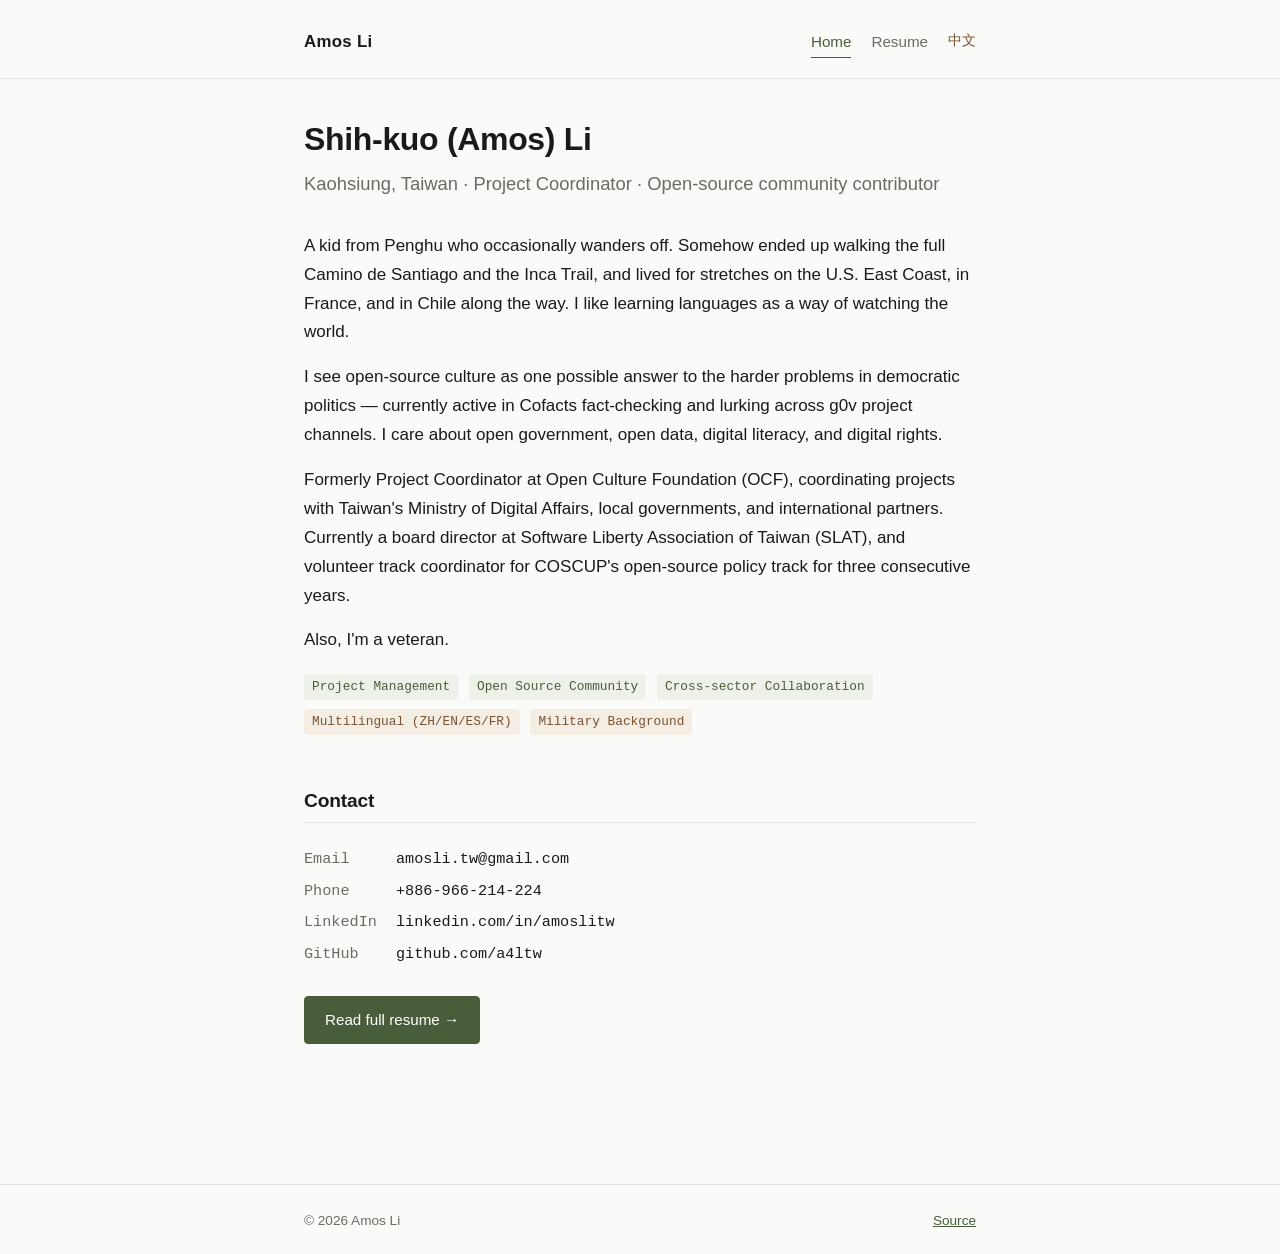
==== en/index.html @ ed519d6b "建立個人品牌網站首版：首頁、履歷頁（中英雙語）與 PDF 下載" ====
<!doctype html>
<html lang="en">
<head>
<meta charset="UTF-8">
<meta name="viewport" content="width=device-width, initial-scale=1">
<title>Amos Li — Shih-kuo Li</title>
<meta name="description" content="Amos Shih-kuo Li — project coordinator, cross-sector collaborator, open-source community contributor. Personal site and full resume.">
<link rel="stylesheet" href="/assets/css/style.css">
<link rel="canonical" href="https://amosli.tw/en/">
<link rel="alternate" hreflang="zh-Hant" href="https://amosli.tw/">
</head>
<body>
<a class="skip-link" href="#main">Skip to content</a>

<header class="site">
  <div class="wrap">
    <a class="brand" href="/en/">Amos Li</a>
    <nav class="site-nav">
      <a href="/en/" aria-current="page">Home</a>
      <a href="/resume/en/">Resume</a>
      <a class="lang-switch" href="/">中文</a>
    </nav>
  </div>
</header>

<main id="main">
  <div class="wrap">
    <h1>Shih-kuo (Amos) Li</h1>
    <p class="lede">Kaohsiung, Taiwan · Project Coordinator · Open-source community contributor</p>

    <p>A kid from Penghu who occasionally wanders off. Somehow ended up walking the full Camino de Santiago and the Inca Trail, and lived for stretches on the U.S. East Coast, in France, and in Chile along the way. I like learning languages as a way of watching the world.</p>

    <p>I see open-source culture as one possible answer to the harder problems in democratic politics — currently active in Cofacts fact-checking and lurking across g0v project channels. I care about open government, open data, digital literacy, and digital rights.</p>

    <p>Formerly Project Coordinator at Open Culture Foundation (OCF), coordinating projects with Taiwan's Ministry of Digital Affairs, local governments, and international partners. Currently a board director at Software Liberty Association of Taiwan (SLAT), and volunteer track coordinator for COSCUP's open-source policy track for three consecutive years.</p>

    <p>Also, I'm a veteran.</p>

    <div>
      <span class="tag">Project Management</span>
      <span class="tag">Open Source Community</span>
      <span class="tag">Cross-sector Collaboration</span>
      <span class="tag brown">Multilingual (ZH/EN/ES/FR)</span>
      <span class="tag brown">Military Background</span>
    </div>

    <h2>Contact</h2>
    <ul class="contact-list">
      <li><span class="k">Email</span><a href="mailto:amosli.tw@gmail.com">amosli.tw@gmail.com</a></li>
      <li><span class="k">Phone</span>+886-966-214-224</li>
      <li><span class="k">LinkedIn</span><a href="https://www.linkedin.com/in/amoslitw">linkedin.com/in/amoslitw</a></li>
      <li><span class="k">GitHub</span><a href="https://github.com/a4ltw">github.com/a4ltw</a></li>
    </ul>

    <p>
      <a class="btn primary" href="/resume/en/">Read full resume →</a>
    </p>
  </div>
</main>

<footer class="site">
  <div class="wrap">
    <span>&copy; 2026 Amos Li</span>
    <span><a href="https://github.com/a4ltw/amosli.tw">Source</a></span>
  </div>
</footer>
</body>
</html>
---- assets/css/style.css ----
/* amosli.tw — 全站樣式 */

:root {
  --color-bg: #fafaf8;
  --color-fg: #1a1a18;
  --color-muted: #6b6b64;
  --color-border: #e2e0da;
  --color-card: #ffffff;
  --color-green: #4a5d3a;   /* military green */
  --color-green-dim: #eef1ea;
  --color-brown: #7a5230;   /* wolf brown */
  --color-brown-dim: #f4ede4;
  --max-width: 720px;
  --font-sans: -apple-system, BlinkMacSystemFont, "Segoe UI", "PingFang TC", "Noto Sans TC", "Microsoft JhengHei", Helvetica, Arial, sans-serif;
  --font-mono: ui-monospace, SFMono-Regular, "SF Mono", Menlo, Consolas, monospace;
}

:root[data-theme="dark"] {
  --color-bg: #171815;
  --color-fg: #ece9e2;
  --color-muted: #9a978d;
  --color-border: #33342e;
  --color-card: #1e1f1b;
  --color-green: #8ea575;
  --color-green-dim: #22271d;
  --color-brown: #c2946a;
  --color-brown-dim: #2a2119;
}

@media (prefers-color-scheme: dark) {
  :root:not([data-theme="light"]) {
    --color-bg: #171815;
    --color-fg: #ece9e2;
    --color-muted: #9a978d;
    --color-border: #33342e;
    --color-card: #1e1f1b;
    --color-green: #8ea575;
    --color-green-dim: #22271d;
    --color-brown: #c2946a;
    --color-brown-dim: #2a2119;
  }
}

* { box-sizing: border-box; }

html { color-scheme: light dark; }

body {
  margin: 0;
  background: var(--color-bg);
  color: var(--color-fg);
  font-family: var(--font-sans);
  font-size: 17px;
  line-height: 1.7;
  -webkit-font-smoothing: antialiased;
}

.skip-link {
  position: absolute;
  left: -9999px;
  top: 0;
  background: var(--color-green);
  color: #fff;
  padding: 8px 16px;
  z-index: 100;
}
.skip-link:focus { left: 8px; top: 8px; }

.wrap {
  max-width: var(--max-width);
  margin: 0 auto;
  padding: 0 24px;
}

header.site {
  padding: 28px 0 0;
  border-bottom: 1px solid var(--color-border);
  margin-bottom: 40px;
}

header.site .wrap {
  display: flex;
  justify-content: space-between;
  align-items: baseline;
  flex-wrap: wrap;
  gap: 12px;
  padding-bottom: 20px;
}

.brand {
  font-weight: 700;
  font-size: 1.05rem;
  text-decoration: none;
  color: var(--color-fg);
  letter-spacing: 0.02em;
}

nav.site-nav {
  display: flex;
  gap: 20px;
  align-items: center;
  font-size: 0.95rem;
}

nav.site-nav a {
  color: var(--color-muted);
  text-decoration: none;
  border-bottom: 1px solid transparent;
  padding-bottom: 2px;
}

nav.site-nav a:hover,
nav.site-nav a[aria-current="page"] {
  color: var(--color-green);
  border-bottom-color: var(--color-green);
}

nav.site-nav .lang-switch {
  color: var(--color-brown);
  font-family: var(--font-mono);
  font-size: 0.85rem;
}

main { padding-bottom: 80px; }

h1, h2, h3 {
  font-weight: 700;
  line-height: 1.3;
  letter-spacing: -0.01em;
}

h1 { font-size: 2rem; margin: 0 0 8px; }
h2 {
  font-size: 1.2rem;
  margin: 48px 0 4px;
  padding-bottom: 8px;
  border-bottom: 1px solid var(--color-border);
}
h3 { font-size: 1.05rem; margin: 24px 0 2px; }

p { margin: 0 0 16px; }

.lede {
  font-size: 1.15rem;
  color: var(--color-muted);
  margin-bottom: 32px;
}

a { color: var(--color-green); }
a:hover { color: var(--color-brown); }

.tag {
  display: inline-block;
  font-size: 0.8rem;
  font-family: var(--font-mono);
  color: var(--color-green);
  background: var(--color-green-dim);
  border-radius: 4px;
  padding: 2px 8px;
  margin: 0 6px 6px 0;
}

.tag.brown {
  color: var(--color-brown);
  background: var(--color-brown-dim);
}

.contact-list {
  list-style: none;
  padding: 0;
  margin: 24px 0;
  display: flex;
  flex-direction: column;
  gap: 6px;
  font-family: var(--font-mono);
  font-size: 0.95rem;
}
.contact-list a { color: var(--color-fg); text-decoration: none; }
.contact-list a:hover { color: var(--color-green); }
.contact-list .k { color: var(--color-muted); display: inline-block; width: 92px; }

.btn {
  display: inline-block;
  border: 1px solid var(--color-fg);
  color: var(--color-fg);
  text-decoration: none;
  padding: 10px 20px;
  border-radius: 4px;
  font-size: 0.95rem;
  margin: 4px 12px 4px 0;
}
.btn:hover { background: var(--color-fg); color: var(--color-bg); }
.btn.primary { background: var(--color-green); border-color: var(--color-green); color: #fff; }
.btn.primary:hover { background: var(--color-brown); border-color: var(--color-brown); color: #fff; }

.entry { margin-bottom: 28px; }
.entry-head {
  display: flex;
  justify-content: space-between;
  flex-wrap: wrap;
  gap: 4px 16px;
  align-items: baseline;
}
.entry-role { font-weight: 700; }
.entry-org { color: var(--color-muted); }
.entry-time {
  font-family: var(--font-mono);
  font-size: 0.85rem;
  color: var(--color-muted);
  white-space: nowrap;
}
.entry ul { margin: 8px 0 0; padding-left: 20px; }
.entry li { margin-bottom: 4px; }

table.info {
  width: 100%;
  border-collapse: collapse;
  margin: 16px 0;
  font-size: 0.95rem;
}
table.info th, table.info td {
  text-align: left;
  padding: 6px 10px 6px 0;
  border-bottom: 1px solid var(--color-border);
}
table.info th { color: var(--color-muted); font-weight: 600; width: 30%; }

footer.site {
  border-top: 1px solid var(--color-border);
  margin-top: 40px;
  padding: 24px 0;
  color: var(--color-muted);
  font-size: 0.85rem;
}
footer.site .wrap {
  display: flex;
  justify-content: space-between;
  flex-wrap: wrap;
  gap: 8px;
}

.section-note {
  font-style: italic;
  color: var(--color-muted);
  font-size: 0.9rem;
  margin: -4px 0 16px;
}

@media print {
  header.site .site-nav, footer.site, .no-print { display: none !important; }
  body { font-size: 12.5px; background: #fff; color: #000; }
  header.site { border: none; margin-bottom: 20px; padding-top: 0; }
  h2 { border-bottom-color: #ccc; }
  a { color: #000 !important; text-decoration: none; }
  .wrap { max-width: 100%; padding: 0; }
}

@media (max-width: 480px) {
  h1 { font-size: 1.6rem; }
  body { font-size: 16px; }
}
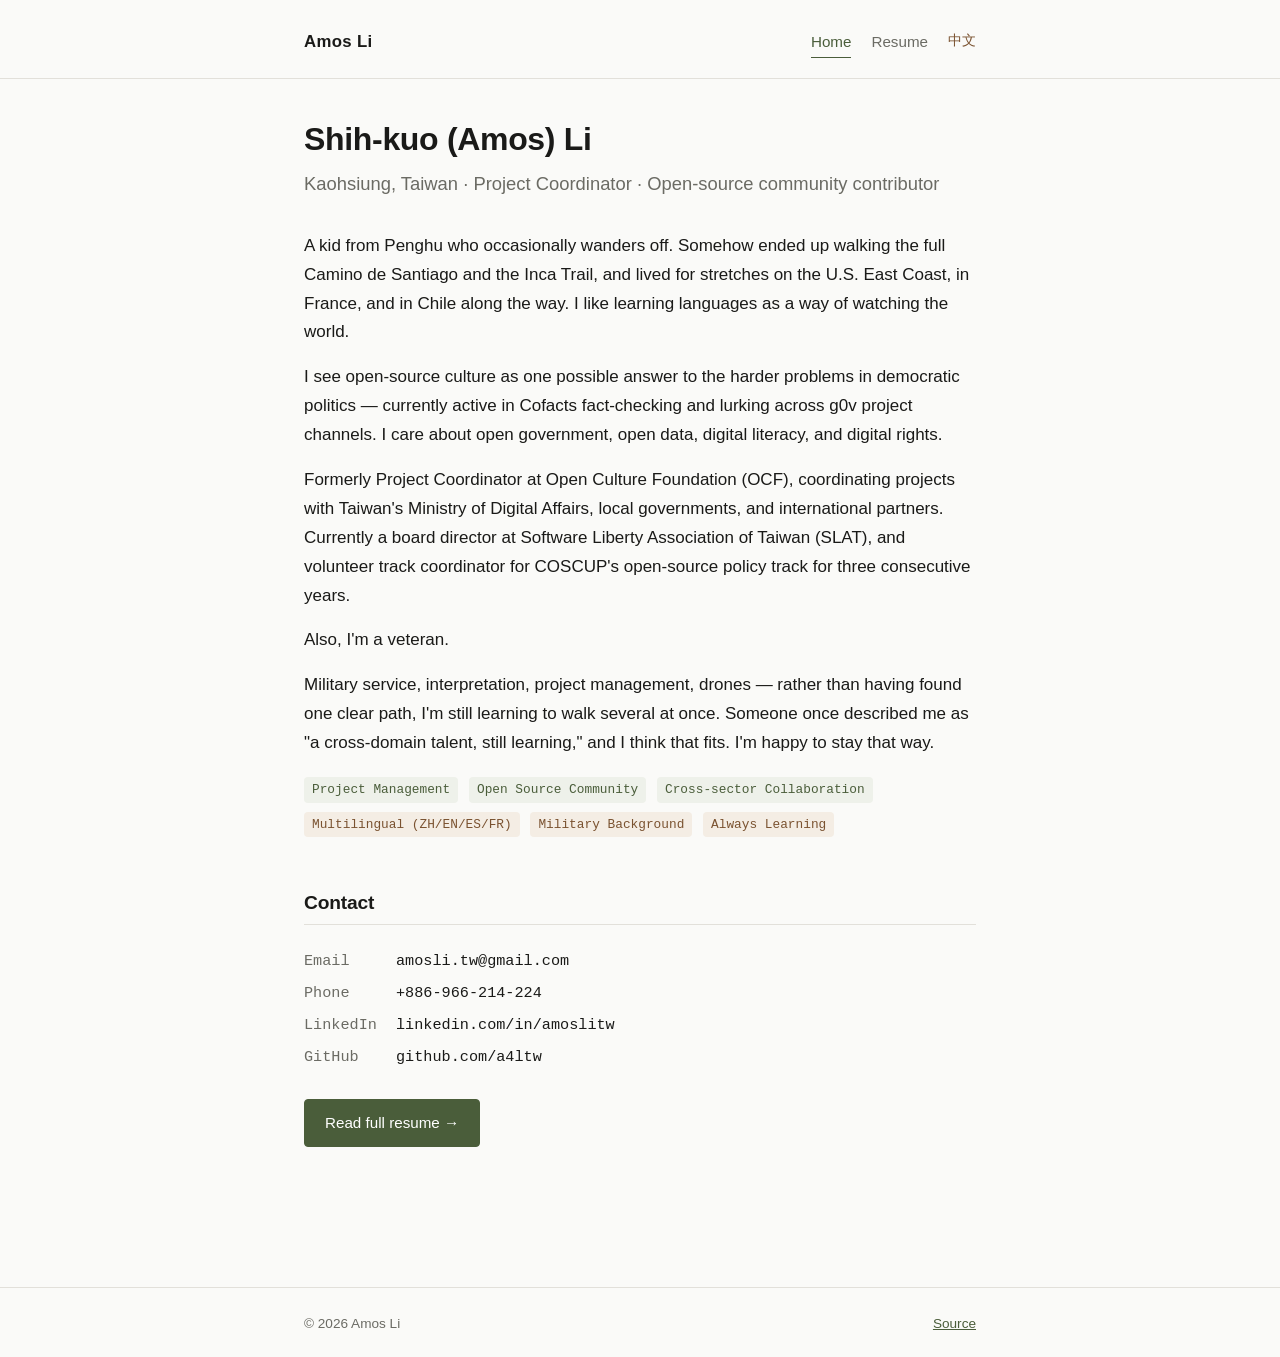
==== commit c3b5a926: "首頁加入「還在學習中的跨域人才」定位敘述" ====
--- a/en/index.html
+++ b/en/index.html
@@ -36,12 +36,15 @@
 
     <p>Also, I'm a veteran.</p>
 
+    <p>Military service, interpretation, project management, drones — rather than having found one clear path, I'm still learning to walk several at once. Someone once described me as "a cross-domain talent, still learning," and I think that fits. I'm happy to stay that way.</p>
+
     <div>
       <span class="tag">Project Management</span>
       <span class="tag">Open Source Community</span>
       <span class="tag">Cross-sector Collaboration</span>
       <span class="tag brown">Multilingual (ZH/EN/ES/FR)</span>
       <span class="tag brown">Military Background</span>
+      <span class="tag brown">Always Learning</span>
     </div>
 
     <h2>Contact</h2>
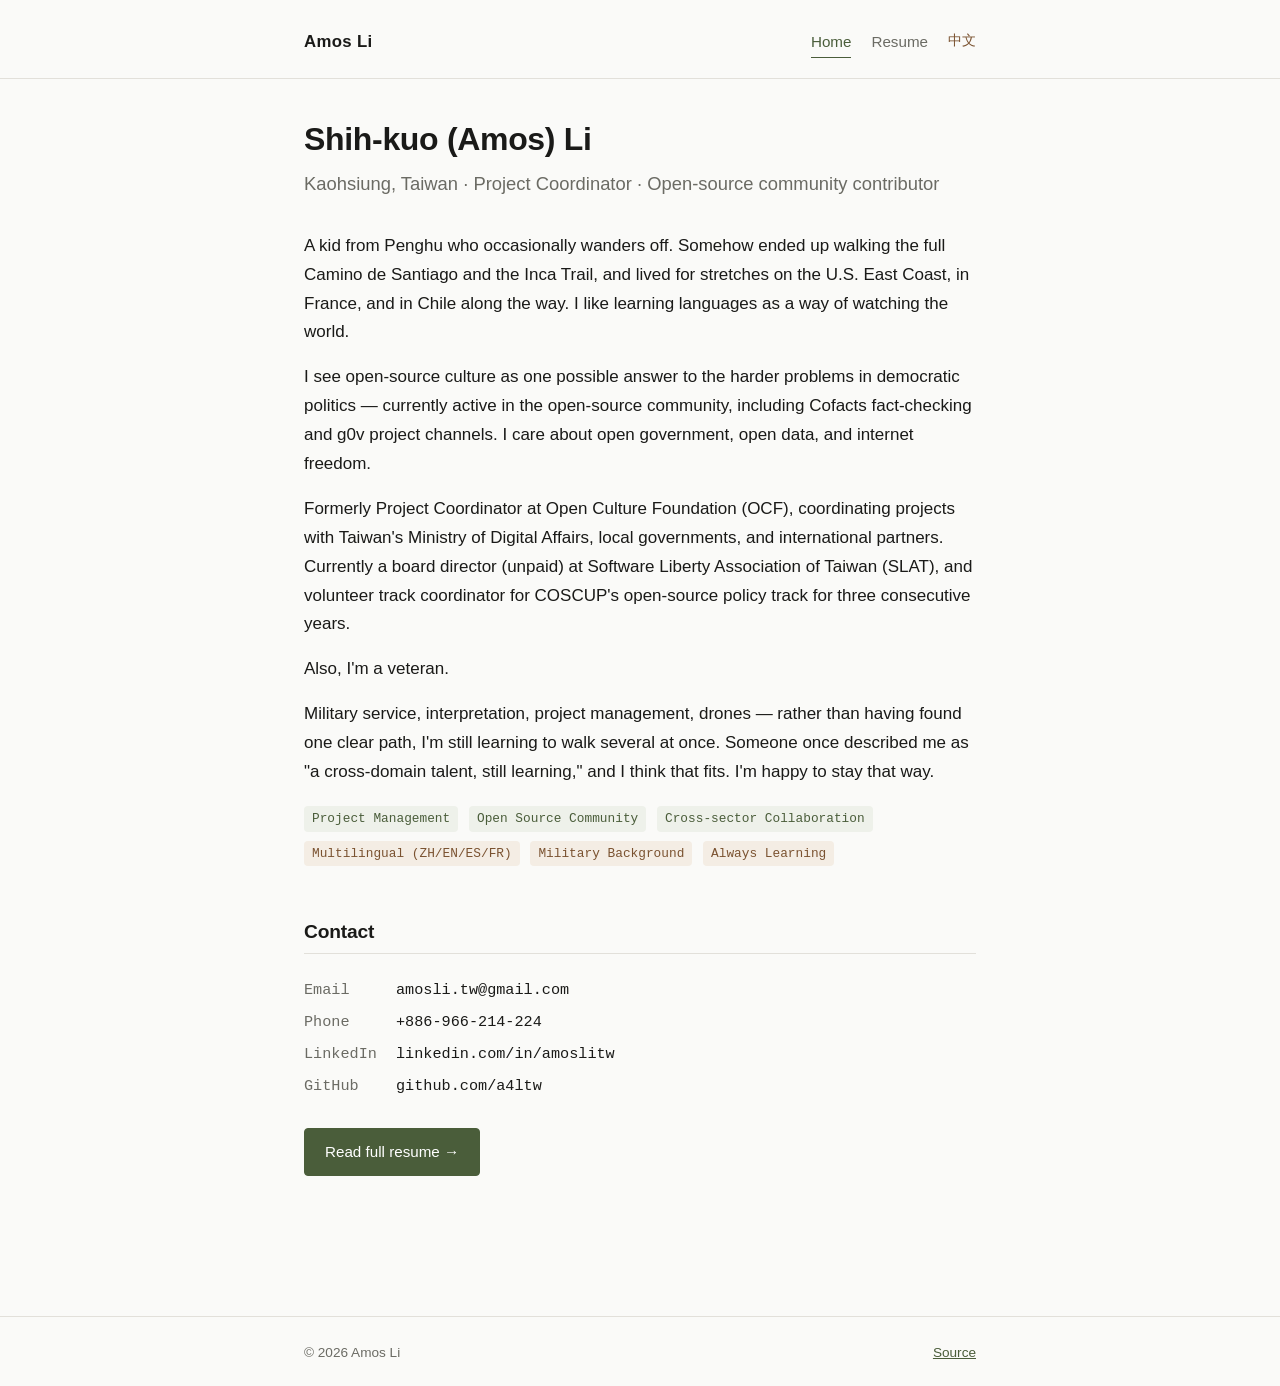
==== commit 783596a9: "調整履歷細節：關注議題改為網路自由、標註理事為無給職、簡化前職與社群參與敘述" ====
--- a/en/index.html
+++ b/en/index.html
@@ -30,9 +30,9 @@
 
     <p>A kid from Penghu who occasionally wanders off. Somehow ended up walking the full Camino de Santiago and the Inca Trail, and lived for stretches on the U.S. East Coast, in France, and in Chile along the way. I like learning languages as a way of watching the world.</p>
 
-    <p>I see open-source culture as one possible answer to the harder problems in democratic politics — currently active in Cofacts fact-checking and lurking across g0v project channels. I care about open government, open data, digital literacy, and digital rights.</p>
+    <p>I see open-source culture as one possible answer to the harder problems in democratic politics — currently active in the open-source community, including Cofacts fact-checking and g0v project channels. I care about open government, open data, and internet freedom.</p>
 
-    <p>Formerly Project Coordinator at Open Culture Foundation (OCF), coordinating projects with Taiwan's Ministry of Digital Affairs, local governments, and international partners. Currently a board director at Software Liberty Association of Taiwan (SLAT), and volunteer track coordinator for COSCUP's open-source policy track for three consecutive years.</p>
+    <p>Formerly Project Coordinator at Open Culture Foundation (OCF), coordinating projects with Taiwan's Ministry of Digital Affairs, local governments, and international partners. Currently a board director (unpaid) at Software Liberty Association of Taiwan (SLAT), and volunteer track coordinator for COSCUP's open-source policy track for three consecutive years.</p>
 
     <p>Also, I'm a veteran.</p>
 
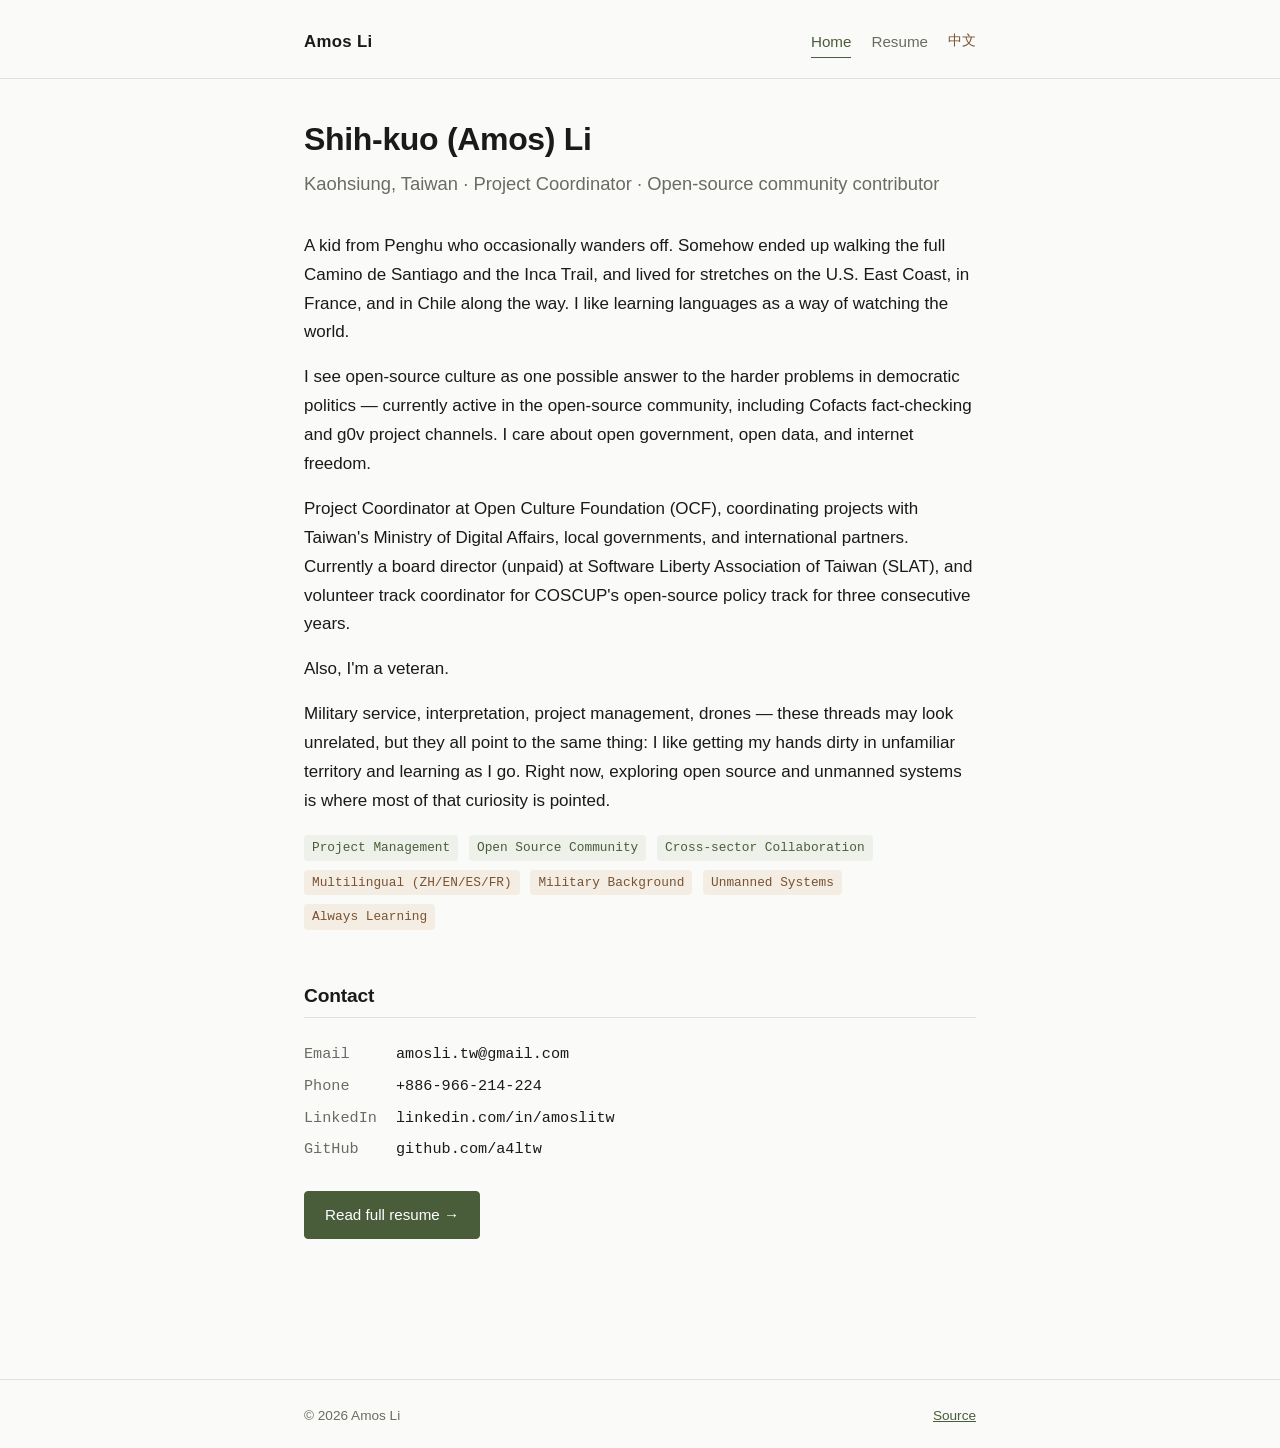
==== commit 52c9adb4: "調整履歷內容：工作經歷重新排序、無給職參與獨立成區、役歷用詞更新，移除 PDF 下載功能 Co-Authored-By: Claude Sonnet 5 <noreply@anthropic.com>" ====
--- a/en/index.html
+++ b/en/index.html
@@ -32,11 +32,11 @@
 
     <p>I see open-source culture as one possible answer to the harder problems in democratic politics — currently active in the open-source community, including Cofacts fact-checking and g0v project channels. I care about open government, open data, and internet freedom.</p>
 
-    <p>Formerly Project Coordinator at Open Culture Foundation (OCF), coordinating projects with Taiwan's Ministry of Digital Affairs, local governments, and international partners. Currently a board director (unpaid) at Software Liberty Association of Taiwan (SLAT), and volunteer track coordinator for COSCUP's open-source policy track for three consecutive years.</p>
+    <p>Project Coordinator at Open Culture Foundation (OCF), coordinating projects with Taiwan's Ministry of Digital Affairs, local governments, and international partners. Currently a board director (unpaid) at Software Liberty Association of Taiwan (SLAT), and volunteer track coordinator for COSCUP's open-source policy track for three consecutive years.</p>
 
     <p>Also, I'm a veteran.</p>
 
-    <p>Military service, interpretation, project management, drones — rather than having found one clear path, I'm still learning to walk several at once. Someone once described me as "a cross-domain talent, still learning," and I think that fits. I'm happy to stay that way.</p>
+    <p>Military service, interpretation, project management, drones — these threads may look unrelated, but they all point to the same thing: I like getting my hands dirty in unfamiliar territory and learning as I go. Right now, exploring open source and unmanned systems is where most of that curiosity is pointed.</p>
 
     <div>
       <span class="tag">Project Management</span>
@@ -44,6 +44,7 @@
       <span class="tag">Cross-sector Collaboration</span>
       <span class="tag brown">Multilingual (ZH/EN/ES/FR)</span>
       <span class="tag brown">Military Background</span>
+      <span class="tag brown">Unmanned Systems</span>
       <span class="tag brown">Always Learning</span>
     </div>
 
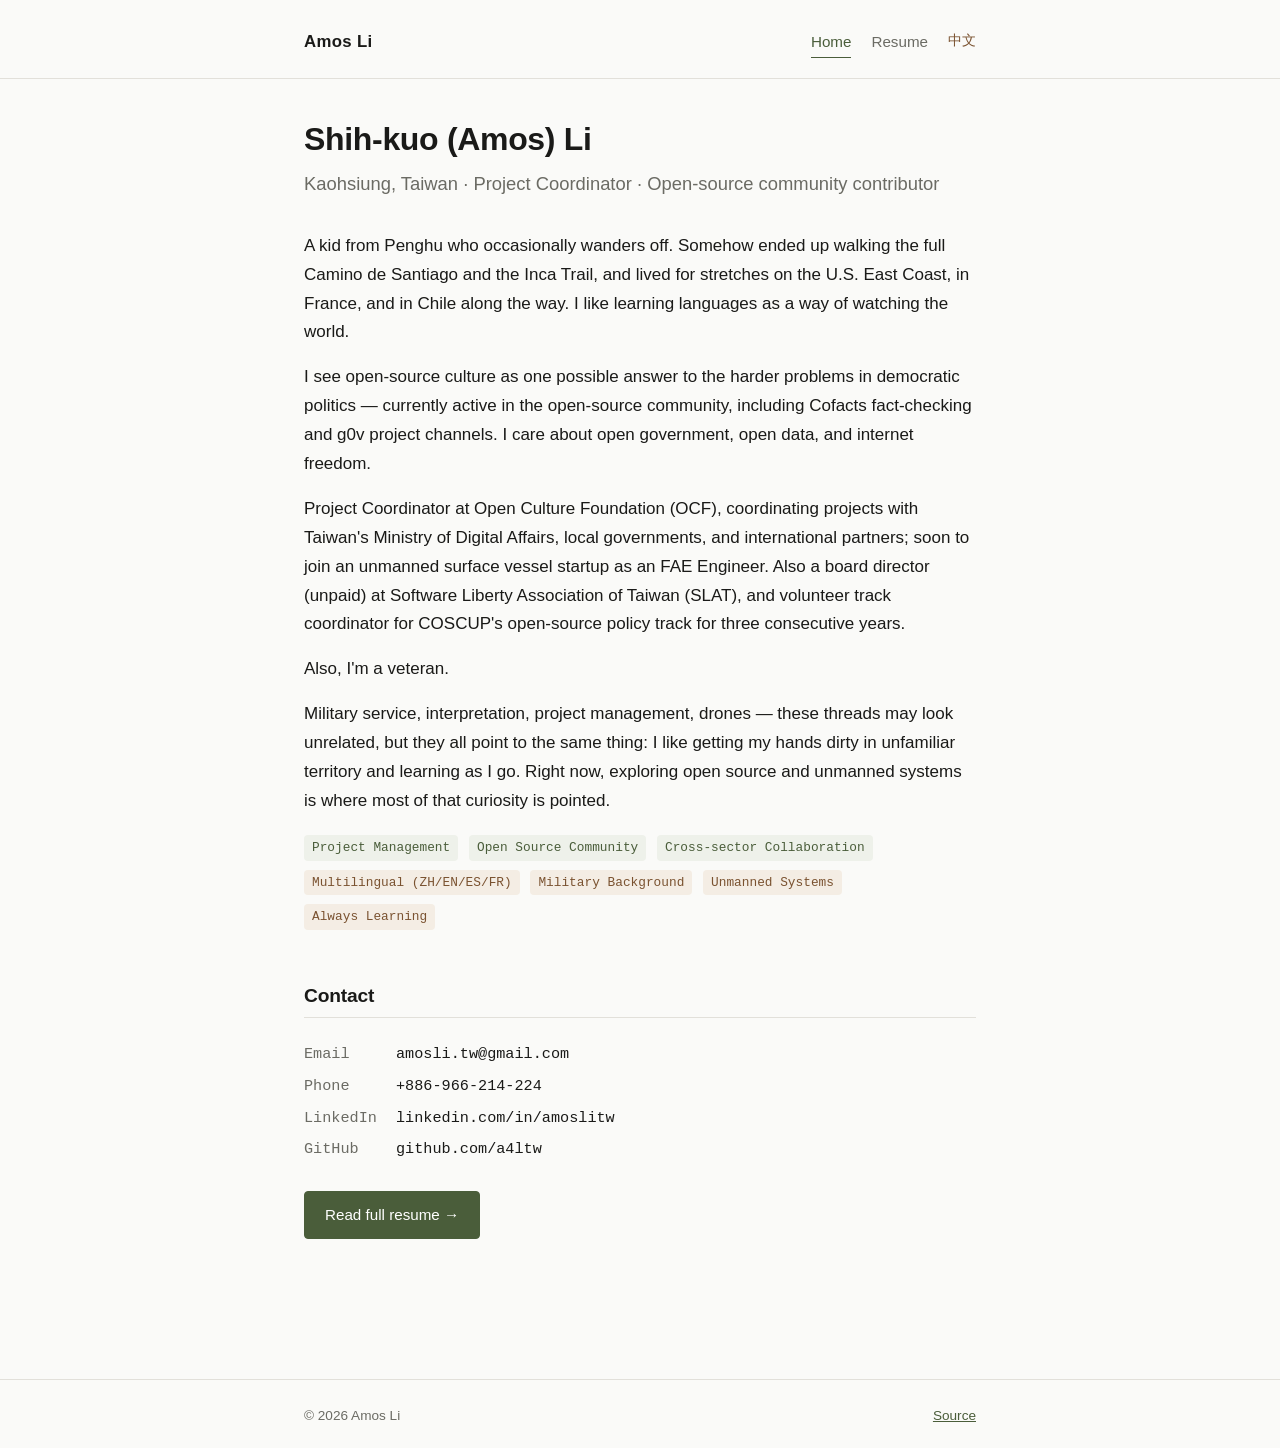
==== commit 569f01e7: "首頁自介同步加入 FAE 新創工作，與履歷頁保持一致 Co-Authored-By: Claude Sonnet 5 <noreply@anthropic.com>" ====
--- a/en/index.html
+++ b/en/index.html
@@ -32,7 +32,7 @@
 
     <p>I see open-source culture as one possible answer to the harder problems in democratic politics — currently active in the open-source community, including Cofacts fact-checking and g0v project channels. I care about open government, open data, and internet freedom.</p>
 
-    <p>Project Coordinator at Open Culture Foundation (OCF), coordinating projects with Taiwan's Ministry of Digital Affairs, local governments, and international partners. Currently a board director (unpaid) at Software Liberty Association of Taiwan (SLAT), and volunteer track coordinator for COSCUP's open-source policy track for three consecutive years.</p>
+    <p>Project Coordinator at Open Culture Foundation (OCF), coordinating projects with Taiwan's Ministry of Digital Affairs, local governments, and international partners; soon to join an unmanned surface vessel startup as an FAE Engineer. Also a board director (unpaid) at Software Liberty Association of Taiwan (SLAT), and volunteer track coordinator for COSCUP's open-source policy track for three consecutive years.</p>
 
     <p>Also, I'm a veteran.</p>
 
